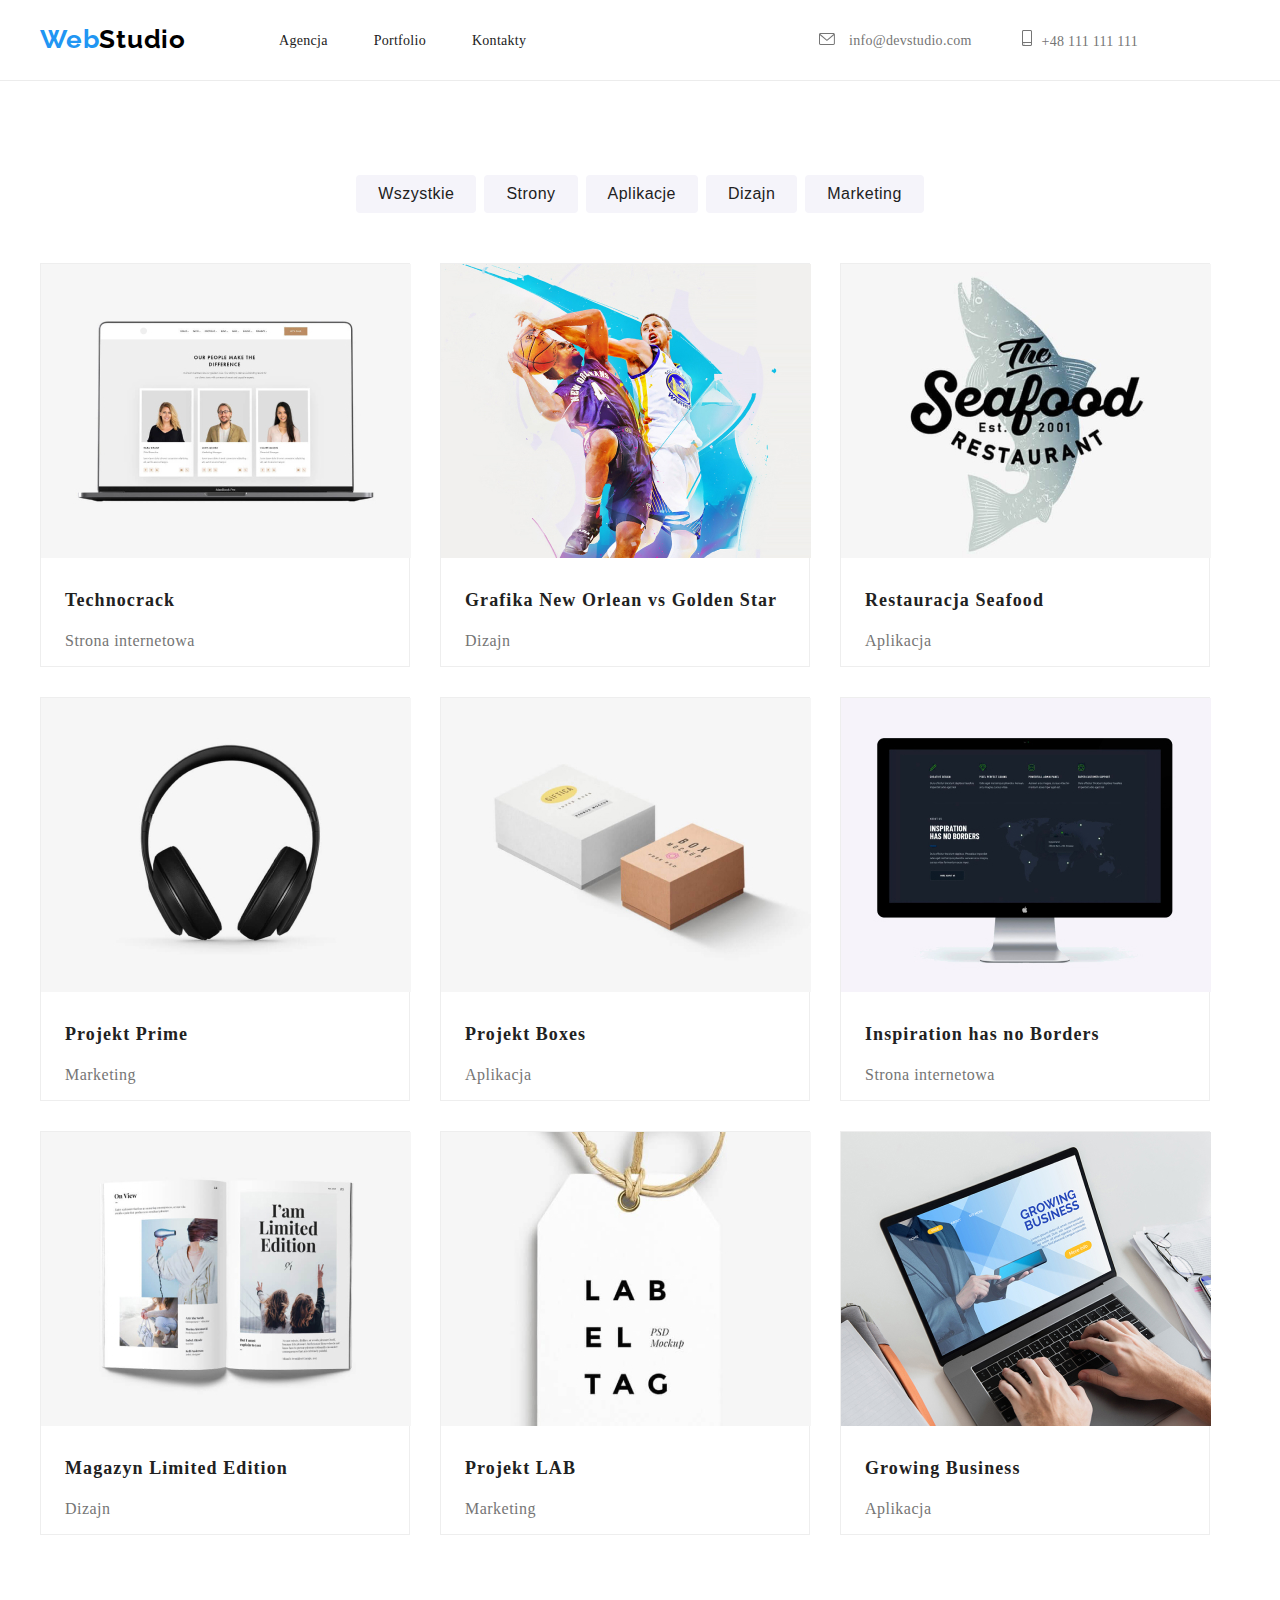
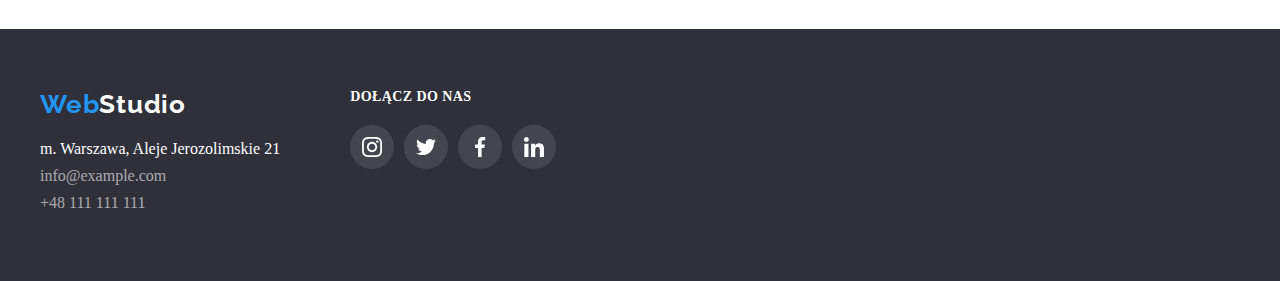
==== portfolio.html @ 8dc5cf0f "first commit" ====
<!DOCTYPE html>
<html lang="en">
  <head>
    <meta name="viewport" content="width=device-width, initial-scale=1.0" />
    <title>Studio</title>
    <link rel="preconnect" href="https://fonts.googleapis.com" />
    <link rel="preconnect" href="https://fonts.gstatic.com" crossorigin />
    <link
      href="https://fonts.googleapis.com/css2?family=Raleway:wght@700&family=Roboto:wght@400;500;700;900&display=swap"
      rel="stylesheet"
    />
    <link
      rel="stylesheet"
      href="https://cdnjs.cloudflare.com/ajax/libs/modern-normalize/1.1.0/modern-normalize.min.css"
      integrity="sha512-wpPYUAdjBVSE4KJnH1VR1HeZfpl1ub8YT/NKx4PuQ5NmX2tKuGu6U/JRp5y+Y8XG2tV+wKQpNHVUX03MfMFn9Q=="
      crossorigin="anonymous"
      referrerpolicy="no-referrer"
    />
    <link rel="stylesheet" href="css/styles_portfolio.css" />
  </head>
  <body>
    <header>
      <div class="wrapper">
        <div class="container">
          <div class="navigation">
            <section>
              <h3>
                <a class="web-logo" href="index.html">
                  <span>Web</span><span class="web-logo1">Studio</span></a
                >
              </h3>
            </section>
            <nav>
              <ul class="menu-portfolio">
                <li><a class="menu" href="./index.html">Agencja</a></li>
                <li><a class="menu" href="./portfolio.html">Portfolio</a></li>
                <li><a class="menu" href="#">Kontakty</a></li>
              </ul>
            </nav>
            <section>
                <ul class="kontakt-nav-portfolio">
                  <li class="menu-kontact-list">
                    <a class="link" href="mailto:info@devstudio.com"><svg class="icon" width="16" height="12">
                      <use href="zdjęcia/icon.svg#icon-envelope-1"></use>
                    </svg>
                      info@devstudio.com</a
                    >
                  </li>
                  <li class="menu-kontact-list">
                    
                    <a class="link" href="tel:+48111111111"><svg class="icon" width="10" height="16">
                      <use href="zdjęcia/icon.svg#icon-smartphone"></use>
                    </svg>+48 111 111 111</a>
                  </li>
                </ul>
            </section>
          </div>
        </div>
      </div>
    </header>
    <main>
      <section>
        <div class="container">
          <!--Przyciski-->
          <div>
            <ul class="flex-button-portfolio">
              <li>
                <button type="button" class="buttons-portfolio">
                  Wszystkie
                </button>
              </li>
              <li>
                <button type="button" class="buttons-portfolio">Strony</button>
              </li>
              <li>
                <button type="button" class="buttons-portfolio">
                  Aplikacje
                </button>
              </li>
              <li>
                <button type="button" class="buttons-portfolio">Dizajn</button>
              </li>
              <li>
                <button type="button" class="buttons-portfolio">
                  Marketing
                </button>
              </li>
            </ul>
          </div>
        </div>
      </section>
      <section>
        <div class="container">
          <!--Zdjęcia i Opisy-->
          <ul class="flex-photo-portfolio">
            <li class="frame-portfolio">
              <a class="size-up-photo" href="#"><img
                src="zdjęcia/hw2/technocrack.jpg"
                alt="technocrack"
                width="370"
                height="294"
              /><h3 class="photo-portfolio">Technocrack</h3>
              <p class="under-photo-portfolio">Strona internetowa</p></a>
              
            </li>
            <li class="frame-portfolio">
              <a class="size-up-photo" href="#"><img
                src="zdjęcia/hw2/Grafika-New-Orlean-vs-Golden-Star.jpg"
                alt="Grafika New Orlean vs Golden Star"
                width="370"
                height="294"
              />
              <h3 class="photo-portfolio">Grafika New Orlean vs Golden Star</h3>
              <p class="under-photo-portfolio">Dizajn</p></a>
            </li>
            <li class="frame-portfolio">
             <a class="size-up-photo" href="#"><img
                src="zdjęcia/hw2/Restauracja-Seafood.jpg"
                alt="Restauracja Seafood"
                width="370"
                height="294"
              />
              <h3 class="photo-portfolio">Restauracja Seafood</h3>
              <p class="under-photo-portfolio">Aplikacja</p></a>
            </li>
            <li class="frame-portfolio">
             <a class="size-up-photo" href="#"><img
                src="zdjęcia/hw2/Projekt-Prime.jpg"
                alt="Projekt Prime"
                width="370"
                height="294"
              />
              <h3 class="photo-portfolio">Projekt Prime</h3>
              <p class="under-photo-portfolio">Marketing</p></a>
            </li>
            <li class="frame-portfolio">
             <a class="size-up-photo" href="#"><img
                src="zdjęcia/hw2/Projekt-Boxes.jpg"
                alt="Projekt Boxes"
                width="370"
                height="294"
              />
              <h3 class="photo-portfolio">Projekt Boxes</h3>
              <p class="under-photo-portfolio">Aplikacja</p></a>
            </li>
            <li class="frame-portfolio">
              <a class="size-up-photo" href="#"><img
                src="zdjęcia/hw2/Inspiration-has-no-Borders.jpg"
                alt="Inspiration has no Borders"
                width="370"
                height="294"
              />
              <h3 class="photo-portfolio">Inspiration has no Borders</h3>
              <p class="under-photo-portfolio">Strona internetowa</p></a>
            </li>
            <li class="frame-portfolio">
              <a class="size-up-photo" href="#"><img
                src="zdjęcia/hw2/Magazyn-Limited-Edition.jpg"
                alt="Magazyn Limited Edition"
                width="370"
                height="294"
              />
              <h3 class="photo-portfolio">Magazyn Limited Edition</h3>
              <p class="under-photo-portfolio">Dizajn</p></a>
            </li>
            <li class="frame-portfolio">
             <a class="size-up-photo" href="#"><img
                src="zdjęcia/hw2/Projekt-LAB.jpg"
                alt="Projekt LAB"
                width="370"
                height="294"
              />
              <h3 class="photo-portfolio">Projekt LAB</h3>
              <p class="under-photo-portfolio">Marketing</p></a>
            </li>
            <li class="frame-portfolio">
              <a class="size-up-photo" href="#"><img
                src="zdjęcia/hw2/Growing-Business.jpg"
                alt="Growing Business"
                width="370"
                height="294"
              />
              <h3 class="photo-portfolio">Growing Business</h3>
              <p class="under-photo-portfolio">Aplikacja</p></a>
            </li>
          </ul>
        </div>
      </section>
    </main>
    <footer>
      <div class="container">
        <div class="footer-wrap">
          <div class="footer-logo">
            <a href="index.html" class="web-logo-footer"
              ><span>Web</span><span class="web-logo-footer-2">Studio</span>
            </a>
            <ul>
              <li class="footer-adress">
                <a
                  class="link-footer"
                  href="https://goo.gl/maps/wcyMzufaztNmCodf6"
                  target="_blank"
                  >m. Warszawa, Aleje Jerozolimskie 21</a
                >
              </li>
              <li class="footer-link">
                <a class="mail-tel-footer" href="mailto:info@example.com"
                  >info@example.com</a
                >
              </li>
              <li>
                <a class="mail-tel-footer" href="tel:+48111111111"
                  >+48 111 111 111</a
                >
              </li>
            </ul>
          </div>
          <div>
            <h4 class="h4-footer">DOŁĄCZ DO NAS</h4>
            <ul class="ul-footer">
              <li class="list-footer">
                <a
                  class="footer-social-link"
                  href="https://www.instagram.com"
                  target="_blank"
                ></a>
                <svg class="icon-social-fotter" width="44" height="44">
                  <use href="zdjęcia/icon.svg#icon-instfooter"></use>
                </svg>
              </li>
              <li class="list-footer">
                <a
                  class="footer-social-link"
                  href="https://www.instagram.com"
                  target="_blank"
                ></a>
                <svg class="icon-social-fotter" width="44" height="44">
                  <use href="zdjęcia/icon.svg#icon-twitfooter"></use>
                </svg>
              </li>
              <li class="list-footer">
                <a
                  class="footer-social-link"
                  href="https://www.instagram.com"
                  target="_blank"
                ></a>
                <svg class="icon-social-fotter" width="44" height="44">
                  <use href="zdjęcia/icon.svg#icon-fbfooter"></use>
                </svg>
              </li>
              <li class="list-footer">
                <a
                  class="footer-social-link"
                  href="https://www.instagram.com"
                  target="_blank"
                ></a>
                <svg class="icon-social-fotter" width="44" height="44">
                  <use href="zdjęcia/icon.svg#icon-infooter"></use>
                </svg>
              </li>
            </ul>
          </div>
        </div>
      </div>
    </footer>
  </body>
</html>
---- css/styles_portfolio.css ----
* {
    box-sizing: border-box;
    margin: 0;
    padding: 0;
}

:root {
    --main-black: #212121;
    --main-grey: #757575;
    --main-blue: #2196F3;
    --main-white: #FFFFFF;
    --second-black: #000000;
    --border-color: #ECECEC;
    --background-color-icon: #F5F4FA;

}

.container {
    width: 1200px;
    margin: 0 auto;
}

a {
    text-decoration: none;
}

ul {
    list-style-type: none;
}

/* Header - Portfolio */

.wrapper {
    display: flex;
    justify-content: center;
    align-items: center;
    border-bottom: solid 1px;
    border-color: var(--border-color);
}

.navigation {
    display: flex;
    justify-content: flex-start;
    align-items: center;
    list-style-type: none;
    padding-top: 24px;
    padding-bottom: 25px;
    gap: 93px;
}

.web-logo {
    font-family: 'Raleway';
    font-style: normal;
    font-weight: 700;
    font-size: 26px;
    line-height: 31px;
    letter-spacing: 0.03em;
    color: var(--main-blue);
}

.web-logo1 {
    font-family: 'Raleway';
    font-style: normal;
    font-weight: 700;
    font-size: 26px;
    line-height: 31px;
    letter-spacing: 0.03em;
    color: var(--second-black);
}

.menu-portfolio {
    display: flex;
    justify-content: space-between;
    align-items: center;
    list-style-type: none;
    gap: 46px;
}

.menu {
    font-weight: 500;
    font-size: 14px;
    line-height: 16px;
    letter-spacing: 0.02em;
    color: var(--main-black);
}

.navi-link-portfolio {
    display: flex;
    justify-content: space-between;
    align-items: center;
    list-style-type: none;
}

.kontakt-nav-portfolio {
    justify-content: center;
    align-items: center;
    display: flex;
    gap: 50px;
    margin-left: 200px;
    color: var(--main-grey);
}

.link {
    font-weight: 500;
    font-size: 14px;
    line-height: 16px;
    letter-spacing: 0.02em;
    color: var(--main-grey);
}

.icon {
    fill: currentColor;
    margin-right: 10px;
}

.menu-kontakt-list:hover,
.menu-kontakt-list:focus {
    color: var(--main-blue);
}

.link:hover,
.menu:hover {
    color: var(--main-blue);
}

/* Main - Buttons - Portfolio */

.flex-button-portfolio {
    display: flex;
    justify-content: center;
    gap: 8px;
    padding-top: 94px;
    margin-bottom: 50px;
}

.buttons-portfolio:hover {
    box-shadow: 0px 1px 1px rgba(0, 0, 0, 0.1), 0px 1px 2px rgba(0, 0, 0, 0.08), 0px 2px 2px rgba(0, 0, 0, 0.12);
    border-radius: 4px;
    background: #2196F3;
    color: var(--main-white);

    box-shadow: 0px 3px 1px rgba(0, 0, 0, 0.1), 0px 1px 2px rgba(0, 0, 0, 0.08), 0px 2px 2px rgba(0, 0, 0, 0.12);
}

.buttons-portfolio {
    font-weight: 500;
    font-size: 16px;
    line-height: 26px;
    letter-spacing: 0.03em;
    line-height: 1.62;
    background: #F5F4FA;
    border-radius: 4px;
    cursor: pointer;
    color: var(--main-black);
    border: #F5F4FA;
    text-align: center;
    padding: 6px 22px;
    border: none;
}

/* Main - Photo - Description - Frame */ 

.flex-photo-portfolio {
    display: flex;
    flex-wrap: wrap;
    gap: 30px;
    padding-bottom: 94px;
}

.frame-portfolio {
    width: 370px;
    height: 404px;
    left: 215px;
    top: 262px;
    box-sizing: border-box;
    background: #FFFFFF;
    border: 1px solid #EEEEEE;
}

.photo-portfolio {
    font-weight: 700;
    font-size: 18px;
    line-height: 36px;
    letter-spacing: 0.06em;
    color: var(--main-black);
    margin-left: 24px;
    padding-block: 20px 4px;
}

.under-photo-portfolio {
    font-weight: 400;
    font-size: 16px;
    line-height: 30px;
    letter-spacing: 0.03em;
    color: var(--main-grey);
    margin-left: 24px;
    padding-block: 4px 20px; 
}

.frame-portfolio:hover  {
    box-shadow: 0px 1px 1px rgba(0, 0, 0, 0.12), 0px 4px 4px rgba(0, 0, 0, 0.06), 1px 4px 6px rgba(0, 0, 0, 0.16);
}


/* Footer - Logo - Adress - Icon */

footer {
    height: 252px;
    left: 0px;
    top: 2097px;
    background: #2F303A;
}

.footer-wrap {
    display: flex;
    padding-top: 60px;
    align-items: flex-start;
}

.footer-logo {
    display: inline-block;
    margin-right: 70px;
}

.web-logo-footer {
    font-family: 'Raleway';
    font-style: normal;
    font-weight: 700;
    font-size: 26px;
    line-height: 31px;
    letter-spacing: 0.03em;
    color: var(--main-blue);
}

.web-logo-footer-2 {
    font-family: 'Raleway';
    font-style: normal;
    font-weight: 700;
    font-size: 26px;
    line-height: 31px;
    letter-spacing: 0.03em;
    color: var(--main-white);
}

.footer-adress {
    padding-top: 20px;
}

.footer-link {
    padding-block: 9px;
}

.link-footer {
    color: #FFFFFF;
}

.link-footer:hover {
    color: var(--main-blue);
}

.mail-tel-footer {
    color: rgba(255, 255, 255, 0.6);
}

.mail-tel-footer:hover {
    color: var(--main-blue);
}

.h4-footer {
    font-style: normal;
    font-weight: 700;
    font-size: 14px;
    line-height: 16px;
    letter-spacing: 0.03em;
    text-transform: uppercase;
    color: #FFFFFF;
}

.ul-footer {
    margin-top: 20px;
    display: flex;
    align-items: center;
    justify-content: center;
}

.list-footer {
    margin-right: 10px;
    width: 44px;
    height: 44px;
}

.icon-social-fotter:hover {
    background: var(--main-blue);
    border-radius: 50%;
    cursor: pointer;
}
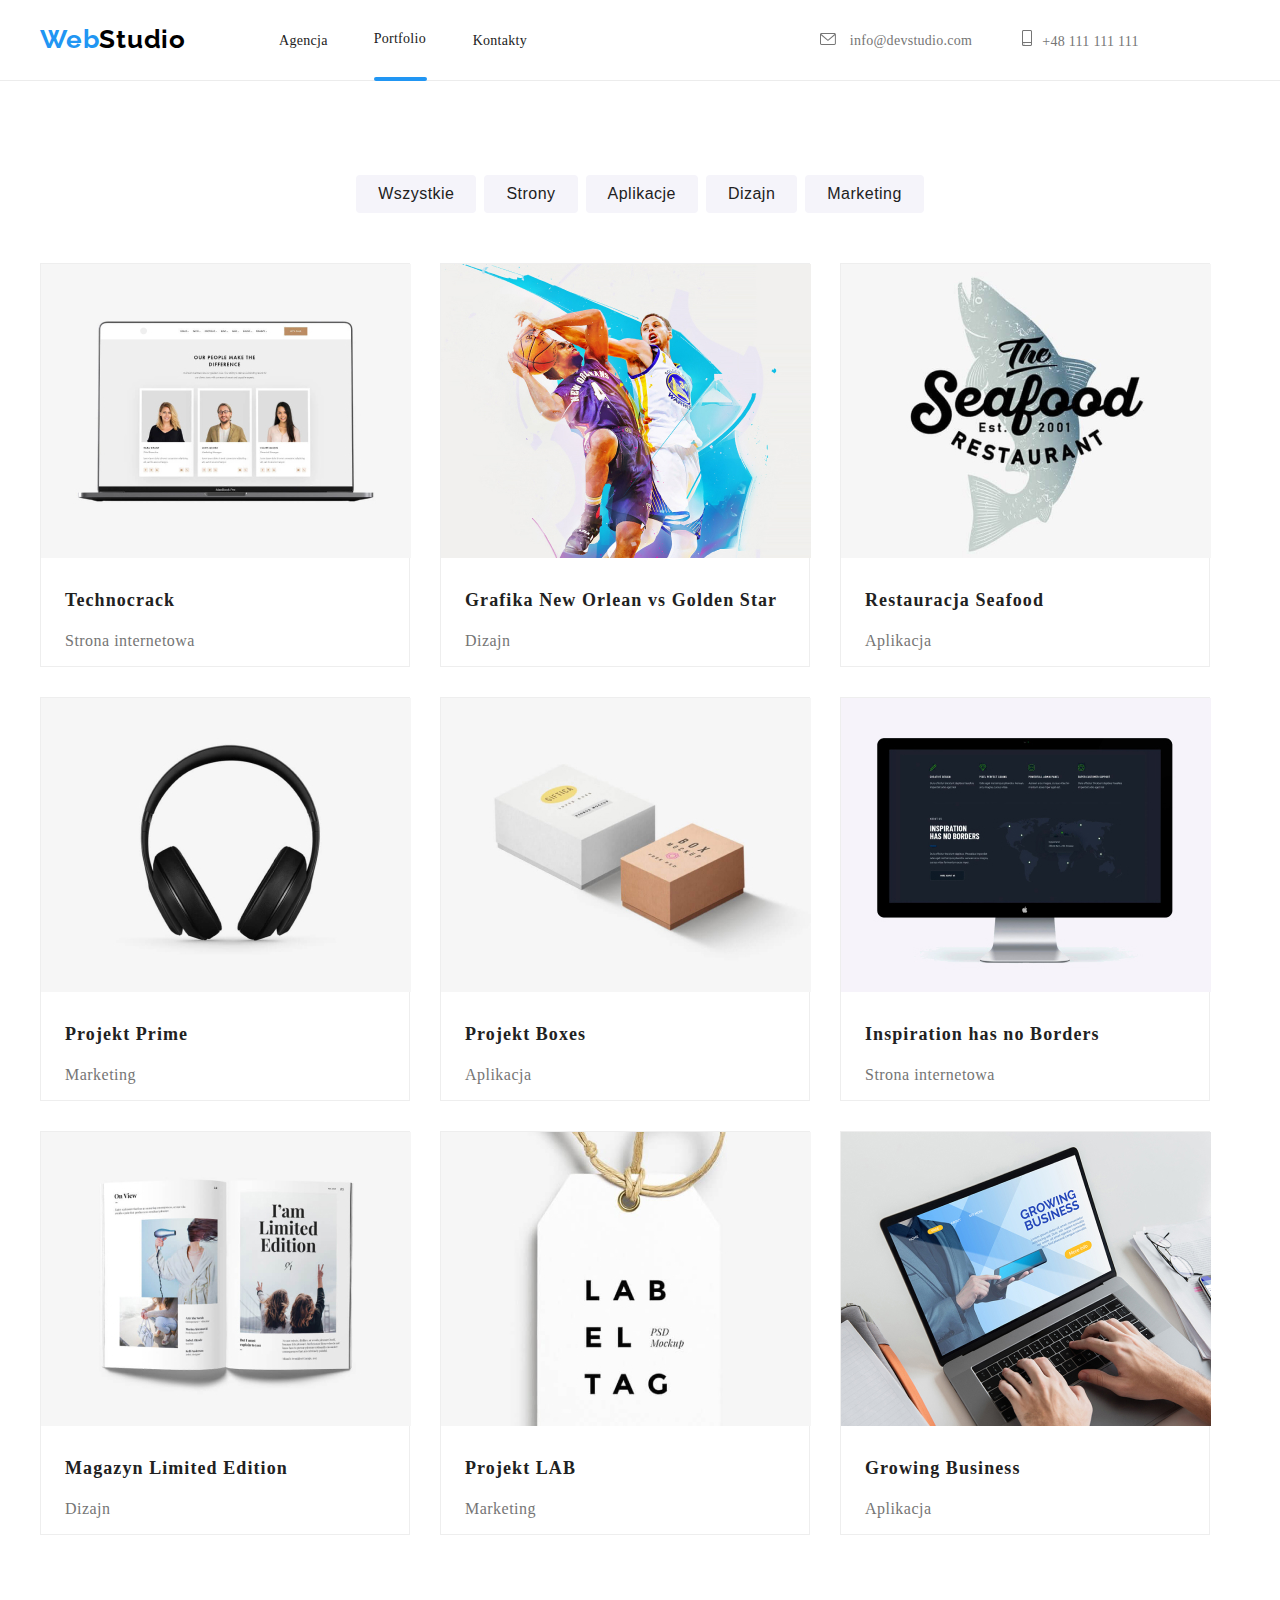
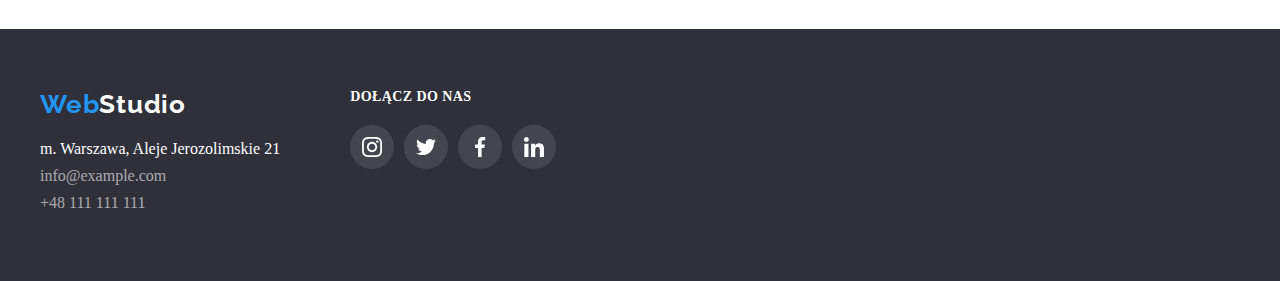
==== commit 8843adda: "zmiany" ====
--- a/portfolio.html
+++ b/portfolio.html
@@ -33,7 +33,7 @@
             <nav>
               <ul class="menu-portfolio">
                 <li><a class="menu" href="./index.html">Agencja</a></li>
-                <li><a class="menu" href="./portfolio.html">Portfolio</a></li>
+                <li><a class="menu" href="./portfolio.html">Portfolio</a><div class="active-site"></div></li>
                 <li><a class="menu" href="#">Kontakty</a></li>
               </ul>
             </nav>
--- a/css/styles_portfolio.css
+++ b/css/styles_portfolio.css
@@ -121,6 +121,23 @@
 .link:hover,
 .menu:hover {
     color: var(--main-blue);
+}
+
+.active-site {
+    background: #2196F3;
+    border-radius: 2px;
+    position: relative;
+    top: 30px;
+}
+
+.active-site::after {
+    content: "";
+    display: block;
+    width: 53px;
+    height: 4px;
+    background-color: blue;
+    visibility: hidden;
+
 }
 
 /* Main - Buttons - Portfolio */
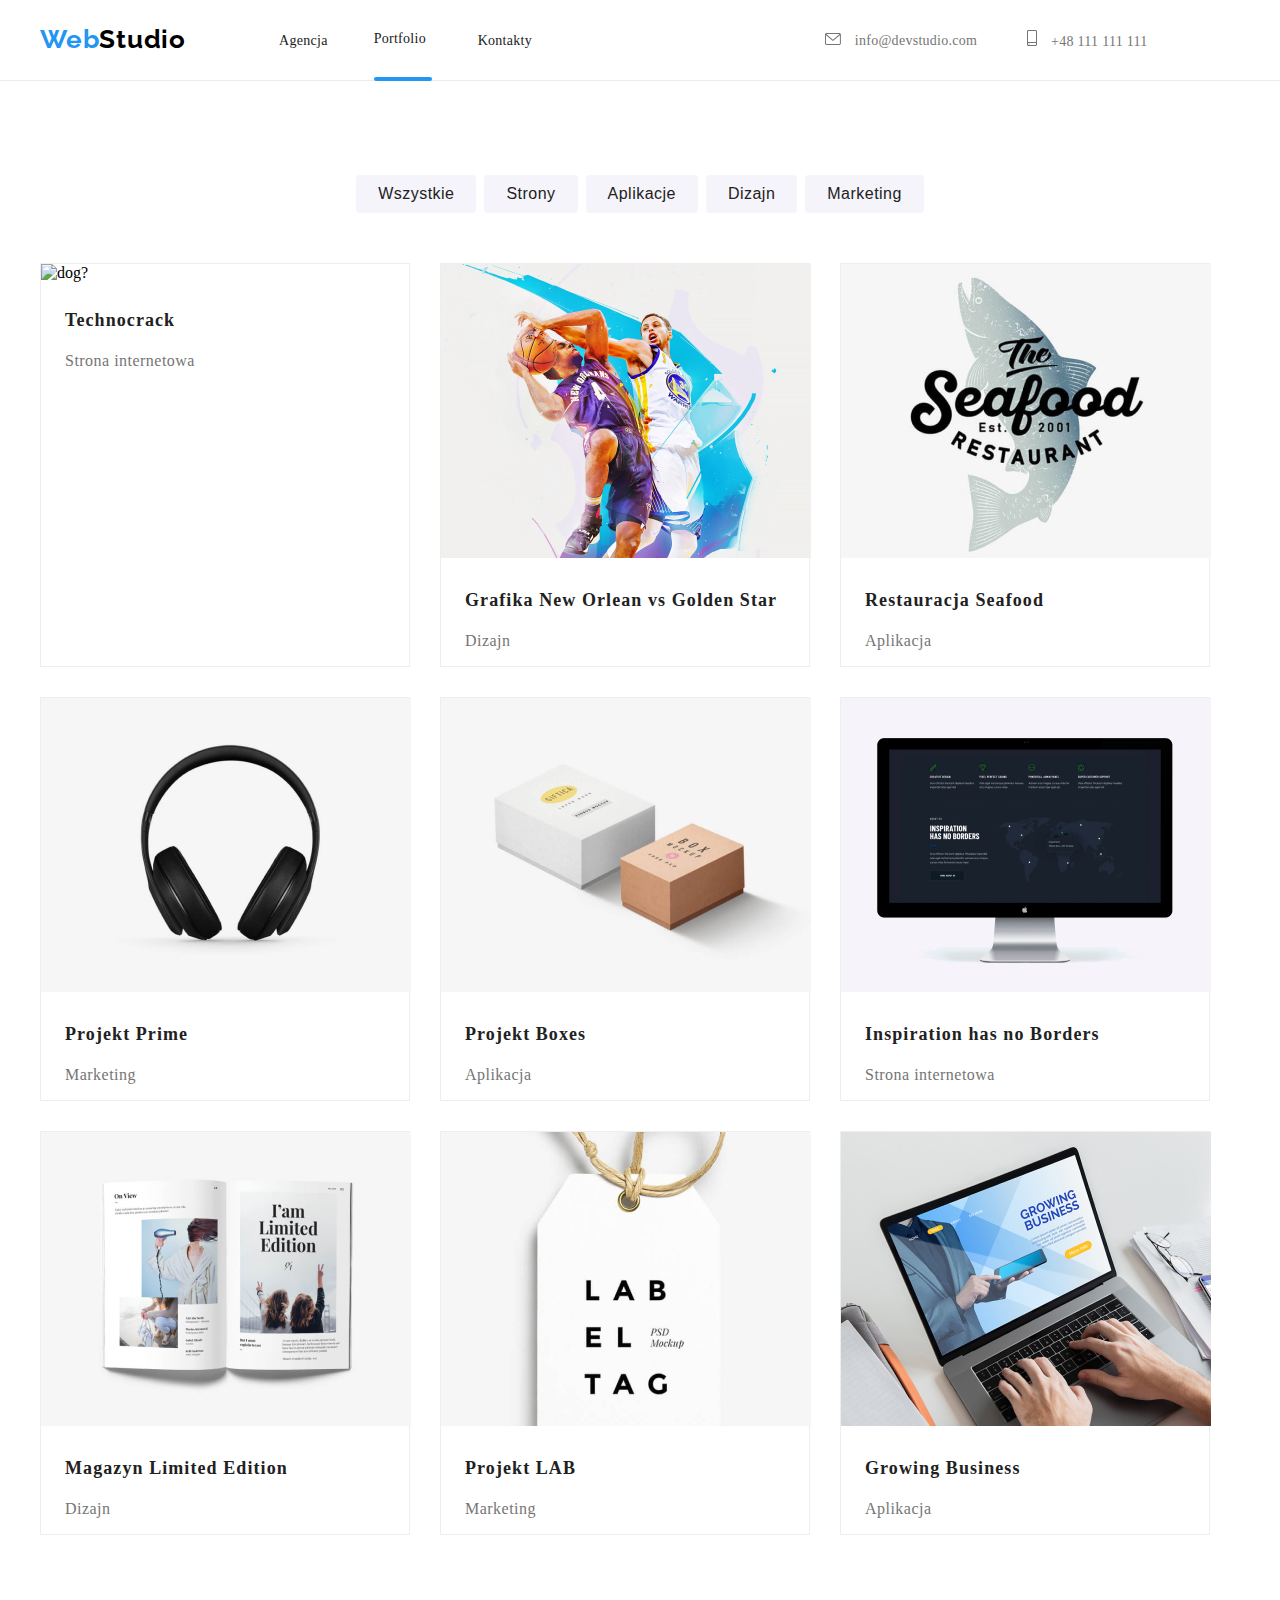
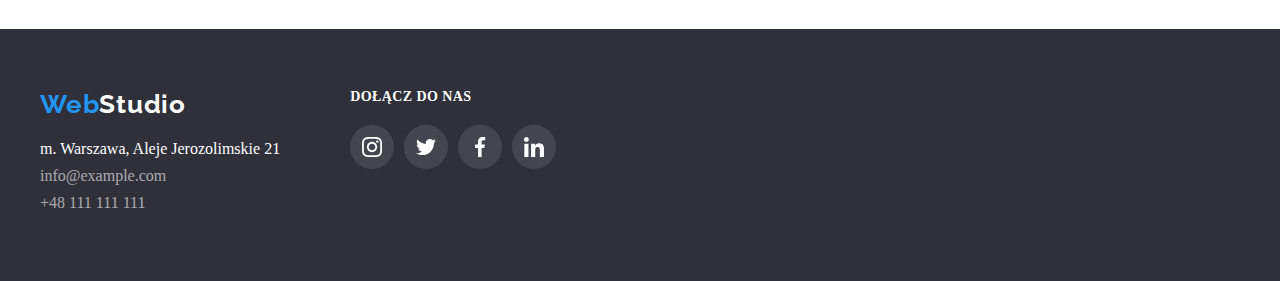
==== commit 032f9062: "zmiana" ====
--- a/portfolio.html
+++ b/portfolio.html
@@ -33,26 +33,32 @@
             <nav>
               <ul class="menu-portfolio">
                 <li><a class="menu" href="./index.html">Agencja</a></li>
-                <li><a class="menu" href="./portfolio.html">Portfolio</a><div class="active-site"></div></li>
+                <li>
+                  <a class="menu" href="./portfolio.html">Portfolio</a>
+                  <div class="active-site"></div>
+                </li>
                 <li><a class="menu" href="#">Kontakty</a></li>
               </ul>
             </nav>
             <section>
-                <ul class="kontakt-nav-portfolio">
-                  <li class="menu-kontact-list">
-                    <a class="link" href="mailto:info@devstudio.com"><svg class="icon" width="16" height="12">
+              <ul class="kontakt-nav-portfolio">
+                <li class="menu-kontact-list">
+                  <a class="link" href="mailto:info@devstudio.com"
+                    ><svg class="icon" width="16" height="12">
                       <use href="zdjęcia/icon.svg#icon-envelope-1"></use>
                     </svg>
-                      info@devstudio.com</a
-                    >
-                  </li>
-                  <li class="menu-kontact-list">
-                    
-                    <a class="link" href="tel:+48111111111"><svg class="icon" width="10" height="16">
+                    info@devstudio.com</a
+                  >
+                </li>
+                <li class="menu-kontact-list">
+                  <a class="link" href="tel:+48111111111"
+                    ><svg class="icon" width="10" height="16">
                       <use href="zdjęcia/icon.svg#icon-smartphone"></use>
-                    </svg>+48 111 111 111</a>
-                  </li>
-                </ul>
+                    </svg>
+                    +48 111 111 111</a
+                  >
+                </li>
+              </ul>
             </section>
           </div>
         </div>
@@ -94,94 +100,107 @@
           <!--Zdjęcia i Opisy-->
           <ul class="flex-photo-portfolio">
             <li class="frame-portfolio">
-              <a class="size-up-photo" href="#"><img
-                src="zdjęcia/hw2/technocrack.jpg"
-                alt="technocrack"
-                width="370"
-                height="294"
-              /><h3 class="photo-portfolio">Technocrack</h3>
-              <p class="under-photo-portfolio">Strona internetowa</p></a>
-              
-            </li>
-            <li class="frame-portfolio">
-              <a class="size-up-photo" href="#"><img
+              <div class="overlay">
+                <div>
+                  <figure>
+                    <img
+                      src="/goit-markup-hw-05/zdjęcia/hw2/technocrack.jpg"
+                      alt="dog?"
+                      width="370"
+                      height="294"
+                    />
+                    <figcaption>
+                      Technocrack jest popularną platformą wykorzystywaną do
+                      rozpowszechniania koronawirusa. Firmy wykorzystują tę
+                      platformę do celów szpiegowskich i ataków na
+                      niezabezpieczone serwery konkurencji
+                    </figcaption>
+                  </figure>
+                </div>
+
+                <h3 class="photo-portfolio">Technocrack</h3>
+                <p class="under-photo-portfolio">Strona internetowa</p>
+              </div>
+            </li>
+            <li class="frame-portfolio">
+              <img
                 src="zdjęcia/hw2/Grafika-New-Orlean-vs-Golden-Star.jpg"
                 alt="Grafika New Orlean vs Golden Star"
                 width="370"
                 height="294"
               />
               <h3 class="photo-portfolio">Grafika New Orlean vs Golden Star</h3>
-              <p class="under-photo-portfolio">Dizajn</p></a>
-            </li>
-            <li class="frame-portfolio">
-             <a class="size-up-photo" href="#"><img
+              <p class="under-photo-portfolio">Dizajn</p>
+            </li>
+            <li class="frame-portfolio">
+              <img
                 src="zdjęcia/hw2/Restauracja-Seafood.jpg"
                 alt="Restauracja Seafood"
                 width="370"
                 height="294"
               />
               <h3 class="photo-portfolio">Restauracja Seafood</h3>
-              <p class="under-photo-portfolio">Aplikacja</p></a>
-            </li>
-            <li class="frame-portfolio">
-             <a class="size-up-photo" href="#"><img
+              <p class="under-photo-portfolio">Aplikacja</p>
+            </li>
+            <li class="frame-portfolio">
+              <img
                 src="zdjęcia/hw2/Projekt-Prime.jpg"
                 alt="Projekt Prime"
                 width="370"
                 height="294"
               />
               <h3 class="photo-portfolio">Projekt Prime</h3>
-              <p class="under-photo-portfolio">Marketing</p></a>
-            </li>
-            <li class="frame-portfolio">
-             <a class="size-up-photo" href="#"><img
+              <p class="under-photo-portfolio">Marketing</p>
+            </li>
+            <li class="frame-portfolio">
+              <img
                 src="zdjęcia/hw2/Projekt-Boxes.jpg"
                 alt="Projekt Boxes"
                 width="370"
                 height="294"
               />
               <h3 class="photo-portfolio">Projekt Boxes</h3>
-              <p class="under-photo-portfolio">Aplikacja</p></a>
-            </li>
-            <li class="frame-portfolio">
-              <a class="size-up-photo" href="#"><img
+              <p class="under-photo-portfolio">Aplikacja</p>
+            </li>
+            <li class="frame-portfolio">
+              <img
                 src="zdjęcia/hw2/Inspiration-has-no-Borders.jpg"
                 alt="Inspiration has no Borders"
                 width="370"
                 height="294"
               />
               <h3 class="photo-portfolio">Inspiration has no Borders</h3>
-              <p class="under-photo-portfolio">Strona internetowa</p></a>
-            </li>
-            <li class="frame-portfolio">
-              <a class="size-up-photo" href="#"><img
+              <p class="under-photo-portfolio">Strona internetowa</p>
+            </li>
+            <li class="frame-portfolio">
+              <img
                 src="zdjęcia/hw2/Magazyn-Limited-Edition.jpg"
                 alt="Magazyn Limited Edition"
                 width="370"
                 height="294"
               />
               <h3 class="photo-portfolio">Magazyn Limited Edition</h3>
-              <p class="under-photo-portfolio">Dizajn</p></a>
-            </li>
-            <li class="frame-portfolio">
-             <a class="size-up-photo" href="#"><img
+              <p class="under-photo-portfolio">Dizajn</p>
+            </li>
+            <li class="frame-portfolio">
+              <img
                 src="zdjęcia/hw2/Projekt-LAB.jpg"
                 alt="Projekt LAB"
                 width="370"
                 height="294"
               />
               <h3 class="photo-portfolio">Projekt LAB</h3>
-              <p class="under-photo-portfolio">Marketing</p></a>
-            </li>
-            <li class="frame-portfolio">
-              <a class="size-up-photo" href="#"><img
+              <p class="under-photo-portfolio">Marketing</p>
+            </li>
+            <li class="frame-portfolio">
+              <img
                 src="zdjęcia/hw2/Growing-Business.jpg"
                 alt="Growing Business"
                 width="370"
                 height="294"
               />
               <h3 class="photo-portfolio">Growing Business</h3>
-              <p class="under-photo-portfolio">Aplikacja</p></a>
+              <p class="under-photo-portfolio">Aplikacja</p>
             </li>
           </ul>
         </div>
--- a/css/styles_portfolio.css
+++ b/css/styles_portfolio.css
@@ -12,6 +12,7 @@
     --second-black: #000000;
     --border-color: #ECECEC;
     --background-color-icon: #F5F4FA;
+    --cubic-bezier: (0.4, 0, 0.2, 1);
 
 }
 
@@ -133,7 +134,7 @@
 .active-site::after {
     content: "";
     display: block;
-    width: 53px;
+    width: 58px;
     height: 4px;
     background-color: blue;
     visibility: hidden;
@@ -192,7 +193,60 @@
     box-sizing: border-box;
     background: #FFFFFF;
     border: 1px solid #EEEEEE;
-}
+    cursor: pointer;
+}
+
+.overlay {
+    height: unset;
+}
+
+.overlay>div {
+    width: min(400px 50%);
+}
+
+.overlay figure {
+    position: relative;
+    overflow: hidden;
+}
+
+
+.overlay figure>img {
+    object-fit: cover;
+    width: 100%;
+    height: 100%;
+    transition: scale 3s;
+}
+
+.overlay figure>figcaption {
+    position: absolute;
+    inset: 0;
+    top: 0;
+    left: 0;
+    width: 100%;
+    height: 100%;
+    background: rgba(33, 150, 243, 0.9);
+    color: #fff;
+    translate: 0 100% 0;
+    transition: transform 250ms var(--cubic-bezier);
+}
+
+.overlay div:hover figcaption {
+    translate: 0;
+}
+
+
+.content-photo-portfolio {
+    width: 301px;
+    height: 196px;
+    font-style: normal;
+    font-weight: 400;
+    font-size: 18px;
+    line-height: 28px;
+    letter-spacing: 0.03em;
+    color: #FFFFFF;
+    margin: 49px 45px 49px 24px;
+}
+
 
 .photo-portfolio {
     font-weight: 700;
@@ -202,6 +256,7 @@
     color: var(--main-black);
     margin-left: 24px;
     padding-block: 20px 4px;
+
 }
 
 .under-photo-portfolio {
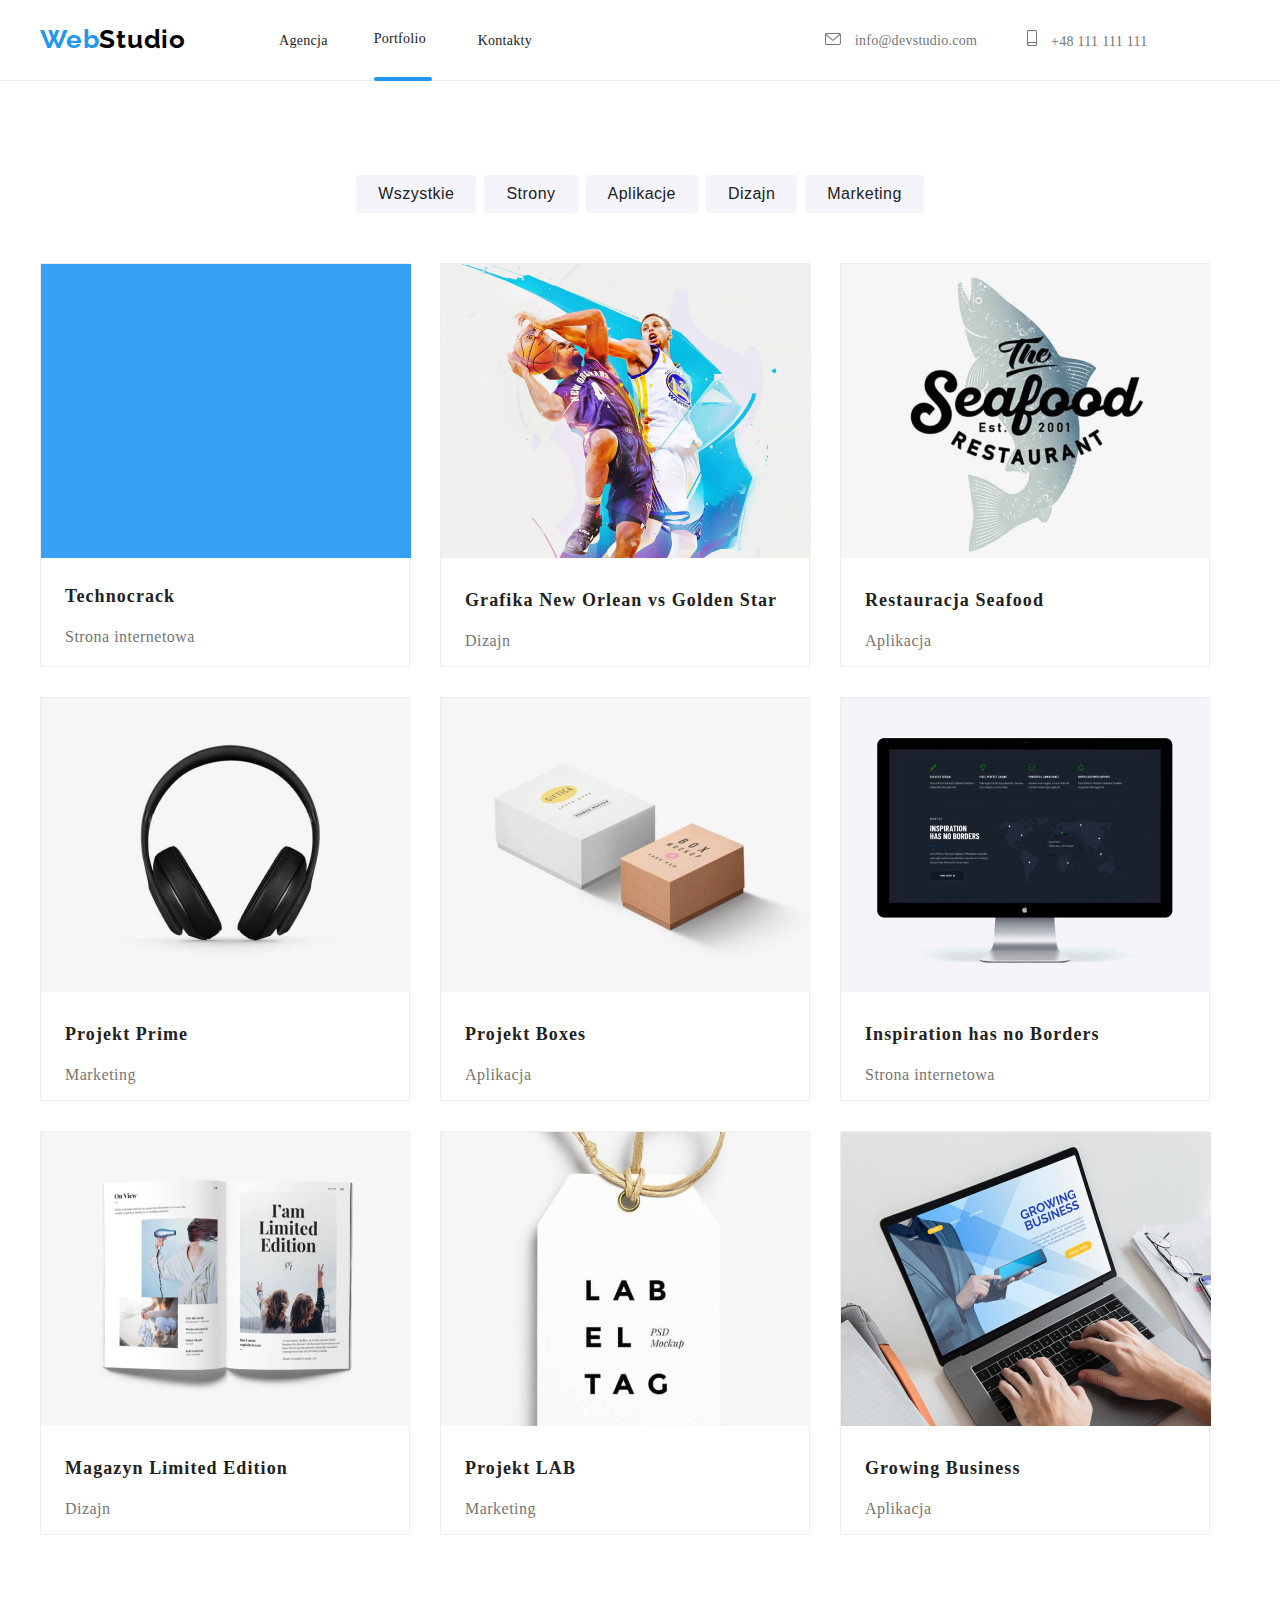
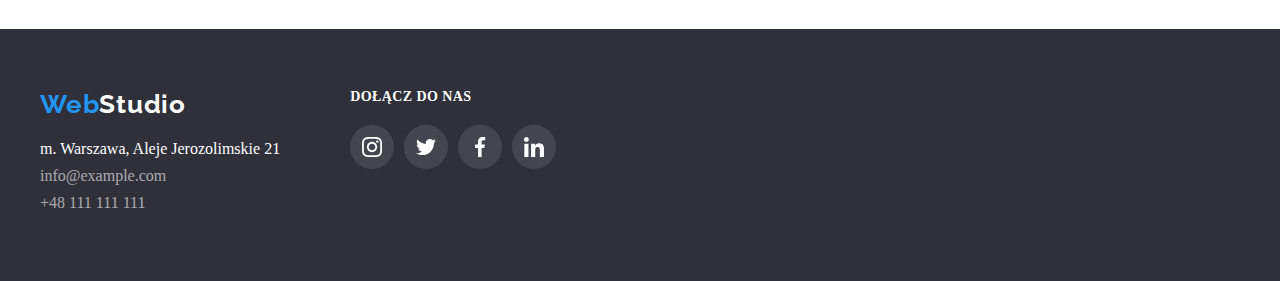
==== commit bef5263f: "zmiana" ====
--- a/portfolio.html
+++ b/portfolio.html
@@ -100,27 +100,24 @@
           <!--Zdjęcia i Opisy-->
           <ul class="flex-photo-portfolio">
             <li class="frame-portfolio">
-              <div class="overlay">
-                <div>
-                  <figure>
-                    <img
-                      src="/goit-markup-hw-05/zdjęcia/hw2/technocrack.jpg"
-                      alt="dog?"
-                      width="370"
-                      height="294"
-                    />
-                    <figcaption>
-                      Technocrack jest popularną platformą wykorzystywaną do
-                      rozpowszechniania koronawirusa. Firmy wykorzystują tę
-                      platformę do celów szpiegowskich i ataków na
-                      niezabezpieczone serwery konkurencji
-                    </figcaption>
-                  </figure>
+              <div class="box-overlay">
+                <div class="overlay">
+                  <img
+                    src="/goit-markup-hw-05/zdjęcia/hw2/technocrack.jpg"
+                    alt="dog?"
+                    width="370"
+                    height="294"
+                  />
+                  <p>
+                    Technocrack jest popularną platformą wykorzystywaną do
+                    rozpowszechniania koronawirusa. Firmy wykorzystują tę
+                    platformę do celów szpiegowskich i ataków na
+                    niezabezpieczone serwery konkurencji
+                  </p>
                 </div>
-
-                <h3 class="photo-portfolio">Technocrack</h3>
-                <p class="under-photo-portfolio">Strona internetowa</p>
               </div>
+              <h3 class="photo-portfolio">Technocrack</h3>
+              <p class="under-photo-portfolio">Strona internetowa</p>
             </li>
             <li class="frame-portfolio">
               <img
--- a/css/styles_portfolio.css
+++ b/css/styles_portfolio.css
@@ -196,44 +196,38 @@
     cursor: pointer;
 }
 
+.box-overlay {
+position: relative;
+    width: 370px;
+    height: 294px;
+    margin: 0 auto;
+    background-color: rgba(33, 150, 243, 0.9);
+    overflow: hidden;
+}
+
 .overlay {
-    height: unset;
-}
-
-.overlay>div {
-    width: min(400px 50%);
-}
-
-.overlay figure {
-    position: relative;
-    overflow: hidden;
-}
-
-
-.overlay figure>img {
-    object-fit: cover;
-    width: 100%;
-    height: 100%;
-    transition: scale 3s;
-}
-
-.overlay figure>figcaption {
     position: absolute;
-    inset: 0;
     top: 0;
     left: 0;
     width: 100%;
     height: 100%;
     background: rgba(33, 150, 243, 0.9);
+    transform: translateY(-100%);
+    transition: transform 250ms var(--cubic-bezier);
+    
+}
+
+
+.box-overlay:hover .overlay {
+    transform: translateY(0);
+}
+
+.overlay p {
     color: #fff;
-    translate: 0 100% 0;
-    transition: transform 250ms var(--cubic-bezier);
-}
-
-.overlay div:hover figcaption {
-    translate: 0;
-}
-
+    padding: 10px;
+    margin: 0;
+    font-size: 18px;
+}
 
 .content-photo-portfolio {
     width: 301px;
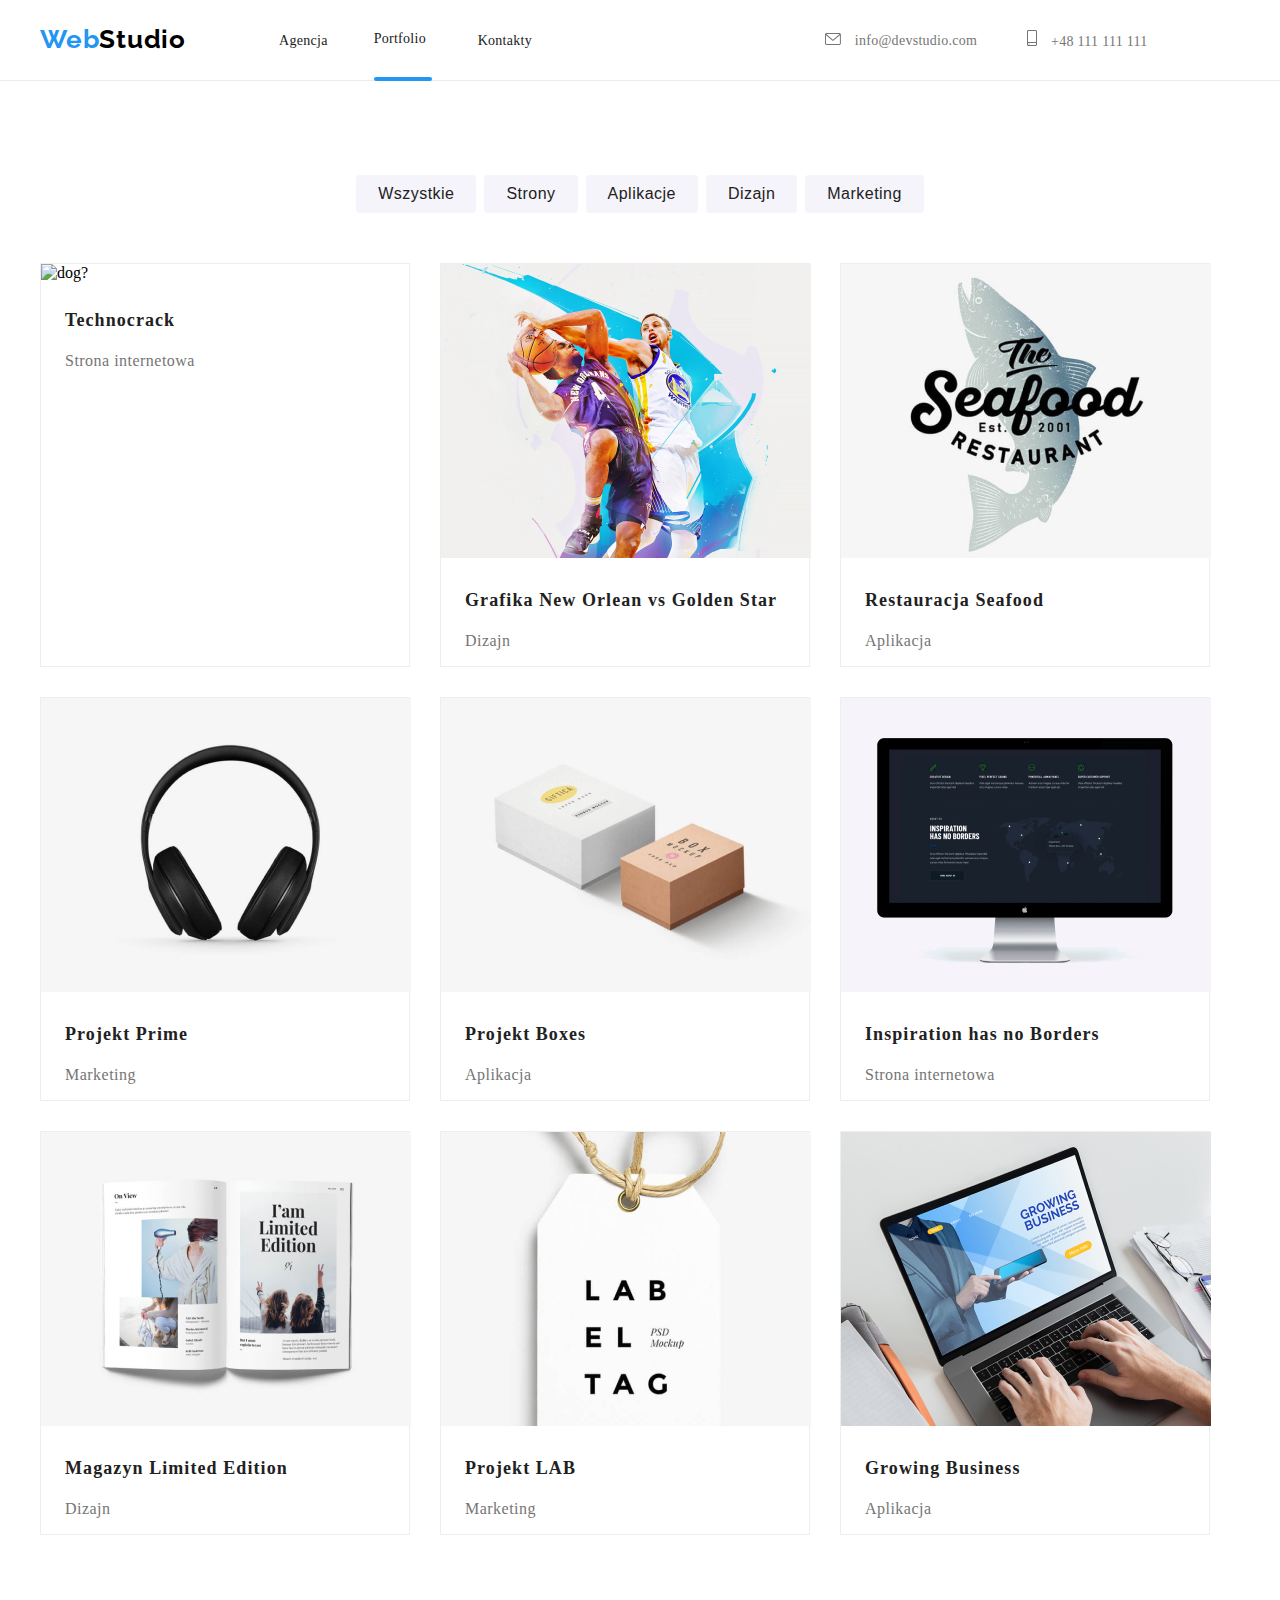
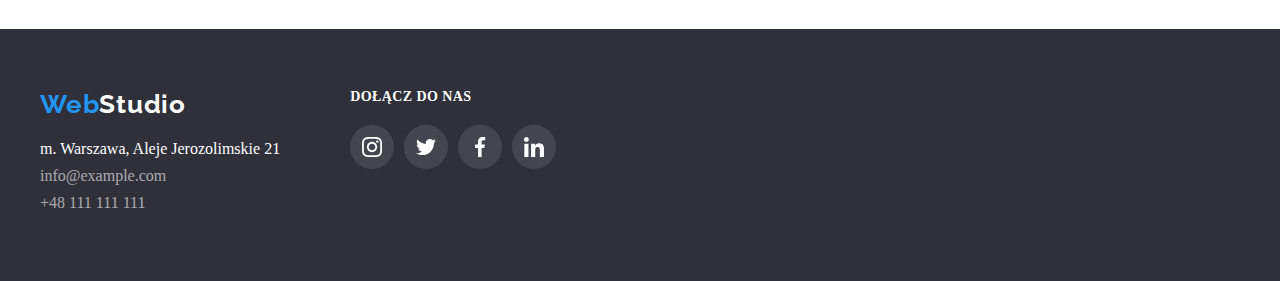
==== commit 1d1ff913: "zmiana" ====
--- a/portfolio.html
+++ b/portfolio.html
@@ -101,13 +101,13 @@
           <ul class="flex-photo-portfolio">
             <li class="frame-portfolio">
               <div class="box-overlay">
+                <img
+                  src="/goit-markup-hw-05/zdjęcia/hw2/technocrack.jpg"
+                  alt="dog?"
+                  width="370"
+                  height="294"
+                />
                 <div class="overlay">
-                  <img
-                    src="/goit-markup-hw-05/zdjęcia/hw2/technocrack.jpg"
-                    alt="dog?"
-                    width="370"
-                    height="294"
-                  />
                   <p>
                     Technocrack jest popularną platformą wykorzystywaną do
                     rozpowszechniania koronawirusa. Firmy wykorzystują tę
--- a/css/styles_portfolio.css
+++ b/css/styles_portfolio.css
@@ -197,11 +197,7 @@
 }
 
 .box-overlay {
-position: relative;
-    width: 370px;
-    height: 294px;
-    margin: 0 auto;
-    background-color: rgba(33, 150, 243, 0.9);
+    position: relative;
     overflow: hidden;
 }
 
@@ -211,23 +207,24 @@
     left: 0;
     width: 100%;
     height: 100%;
-    background: rgba(33, 150, 243, 0.9);
-    transform: translateY(-100%);
-    transition: transform 250ms var(--cubic-bezier);
-    
-}
-
-
-.box-overlay:hover .overlay {
+    background-color: rgba(33, 150, 243, 0.9);
+    transform: translateY(100%);
+    transition: transform 250ms cubic-bezier(0.4, 0, 0.2, 1);
+}
+
+.frame-portfolio:hover .overlay,
+.frame-portfolio:focus .overlay {
     transform: translateY(0);
 }
 
 .overlay p {
-    color: #fff;
-    padding: 10px;
-    margin: 0;
     font-size: 18px;
-}
+    line-height: 1.55;
+    letter-spacing: 0.03em;
+    color: var(--main-white);
+    padding: 49px 45px 49px 24px;
+}
+
 
 .content-photo-portfolio {
     width: 301px;
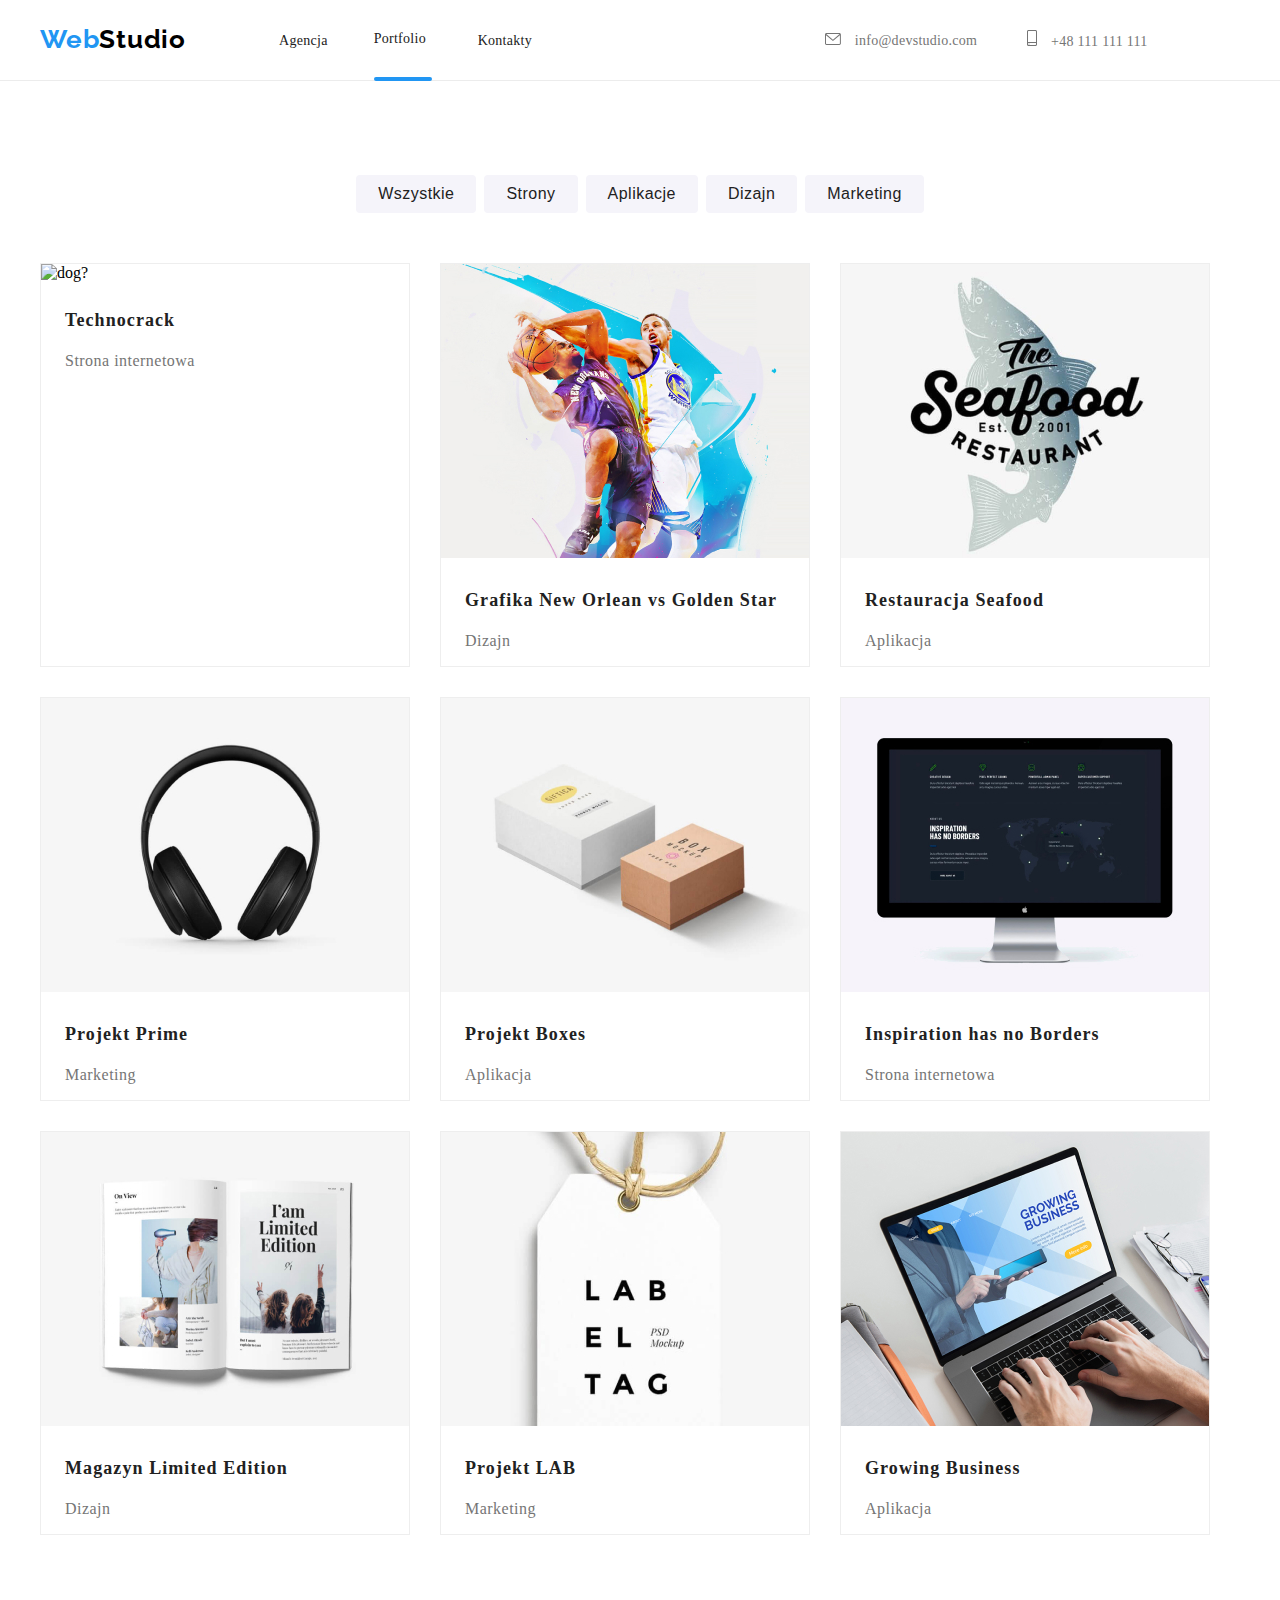
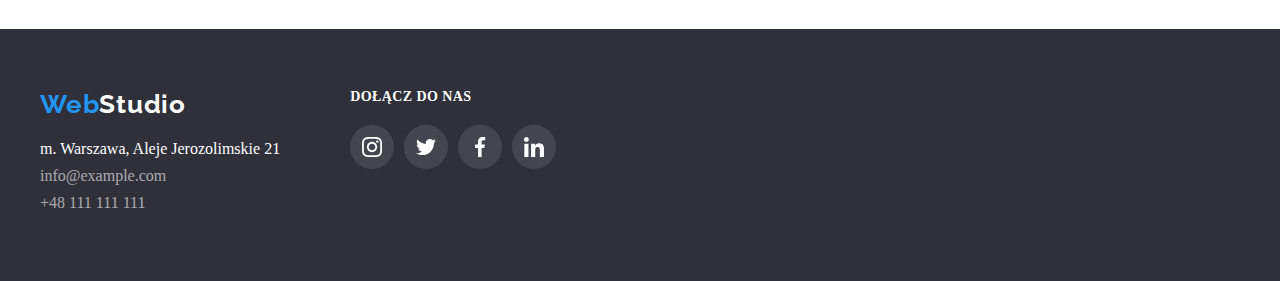
==== commit 49f101db: "zmiana" ====
--- a/portfolio.html
+++ b/portfolio.html
@@ -120,82 +120,162 @@
               <p class="under-photo-portfolio">Strona internetowa</p>
             </li>
             <li class="frame-portfolio">
-              <img
-                src="zdjęcia/hw2/Grafika-New-Orlean-vs-Golden-Star.jpg"
-                alt="Grafika New Orlean vs Golden Star"
-                width="370"
-                height="294"
-              />
+              <div class="box-overlay">
+                <img
+                  src="zdjęcia/hw2/Grafika-New-Orlean-vs-Golden-Star.jpg"
+                  alt="Grafika New Orlean vs Golden Star"
+                  width="370"
+                  height="294"
+                />
+                <div class="overlay">
+                  <p>
+                    Technocrack jest popularną platformą wykorzystywaną do
+                    rozpowszechniania koronawirusa. Firmy wykorzystują tę
+                    platformę do celów szpiegowskich i ataków na
+                    niezabezpieczone serwery konkurencji
+                  </p>
+                </div>
+              </div>
               <h3 class="photo-portfolio">Grafika New Orlean vs Golden Star</h3>
               <p class="under-photo-portfolio">Dizajn</p>
             </li>
             <li class="frame-portfolio">
-              <img
-                src="zdjęcia/hw2/Restauracja-Seafood.jpg"
-                alt="Restauracja Seafood"
-                width="370"
-                height="294"
-              />
+              <div class="box-overlay">
+                <img
+                  src="zdjęcia/hw2/Restauracja-Seafood.jpg"
+                  alt="Restauracja Seafood"
+                  width="370"
+                  height="294"
+                />
+                <div class="overlay">
+                  <p>
+                    Technocrack jest popularną platformą wykorzystywaną do
+                    rozpowszechniania koronawirusa. Firmy wykorzystują tę
+                    platformę do celów szpiegowskich i ataków na
+                    niezabezpieczone serwery konkurencji
+                  </p>
+                </div>
+              </div>
               <h3 class="photo-portfolio">Restauracja Seafood</h3>
               <p class="under-photo-portfolio">Aplikacja</p>
             </li>
             <li class="frame-portfolio">
-              <img
-                src="zdjęcia/hw2/Projekt-Prime.jpg"
-                alt="Projekt Prime"
-                width="370"
-                height="294"
-              />
+              <div class="box-overlay">
+                <img
+                  src="zdjęcia/hw2/Projekt-Prime.jpg"
+                  alt="Projekt Prime"
+                  width="370"
+                  height="294"
+                />
+                <div class="overlay">
+                  <p>
+                    Technocrack jest popularną platformą wykorzystywaną do
+                    rozpowszechniania koronawirusa. Firmy wykorzystują tę
+                    platformę do celów szpiegowskich i ataków na
+                    niezabezpieczone serwery konkurencji
+                  </p>
+                </div>
+              </div>
               <h3 class="photo-portfolio">Projekt Prime</h3>
               <p class="under-photo-portfolio">Marketing</p>
             </li>
             <li class="frame-portfolio">
-              <img
-                src="zdjęcia/hw2/Projekt-Boxes.jpg"
-                alt="Projekt Boxes"
-                width="370"
-                height="294"
-              />
+              <div class="box-overlay">
+                <img
+                  src="zdjęcia/hw2/Projekt-Boxes.jpg"
+                  alt="Projekt Boxes"
+                  width="370"
+                  height="294"
+                />
+                <div class="overlay">
+                  <p>
+                    Technocrack jest popularną platformą wykorzystywaną do
+                    rozpowszechniania koronawirusa. Firmy wykorzystują tę
+                    platformę do celów szpiegowskich i ataków na
+                    niezabezpieczone serwery konkurencji
+                  </p>
+                </div>
+              </div>
               <h3 class="photo-portfolio">Projekt Boxes</h3>
               <p class="under-photo-portfolio">Aplikacja</p>
             </li>
             <li class="frame-portfolio">
-              <img
-                src="zdjęcia/hw2/Inspiration-has-no-Borders.jpg"
-                alt="Inspiration has no Borders"
-                width="370"
-                height="294"
-              />
+              <div class="box-overlay">
+                <img
+                  src="zdjęcia/hw2/Inspiration-has-no-Borders.jpg"
+                  alt="Inspiration has no Borders"
+                  width="370"
+                  height="294"
+                />
+                <div class="overlay">
+                  <p>
+                    Technocrack jest popularną platformą wykorzystywaną do
+                    rozpowszechniania koronawirusa. Firmy wykorzystują tę
+                    platformę do celów szpiegowskich i ataków na
+                    niezabezpieczone serwery konkurencji
+                  </p>
+                </div>
+              </div>
               <h3 class="photo-portfolio">Inspiration has no Borders</h3>
               <p class="under-photo-portfolio">Strona internetowa</p>
             </li>
             <li class="frame-portfolio">
-              <img
-                src="zdjęcia/hw2/Magazyn-Limited-Edition.jpg"
-                alt="Magazyn Limited Edition"
-                width="370"
-                height="294"
-              />
+              <div class="box-overlay">
+                <img
+                  src="zdjęcia/hw2/Magazyn-Limited-Edition.jpg"
+                  alt="Magazyn Limited Edition"
+                  width="370"
+                  height="294"
+                />
+                <div class="overlay">
+                  <p>
+                    Technocrack jest popularną platformą wykorzystywaną do
+                    rozpowszechniania koronawirusa. Firmy wykorzystują tę
+                    platformę do celów szpiegowskich i ataków na
+                    niezabezpieczone serwery konkurencji
+                  </p>
+                </div>
+              </div>
               <h3 class="photo-portfolio">Magazyn Limited Edition</h3>
               <p class="under-photo-portfolio">Dizajn</p>
             </li>
             <li class="frame-portfolio">
-              <img
-                src="zdjęcia/hw2/Projekt-LAB.jpg"
-                alt="Projekt LAB"
-                width="370"
-                height="294"
-              />
+              <div class="box-overlay">
+                <img
+                  src="zdjęcia/hw2/Projekt-LAB.jpg"
+                  alt="Projekt LAB"
+                  width="370"
+                  height="294"
+                />
+                <div class="overlay">
+                  <p>
+                    Technocrack jest popularną platformą wykorzystywaną do
+                    rozpowszechniania koronawirusa. Firmy wykorzystują tę
+                    platformę do celów szpiegowskich i ataków na
+                    niezabezpieczone serwery konkurencji
+                  </p>
+                </div>
+              </div>
               <h3 class="photo-portfolio">Projekt LAB</h3>
               <p class="under-photo-portfolio">Marketing</p>
             </li>
             <li class="frame-portfolio">
-              <img
-                src="zdjęcia/hw2/Growing-Business.jpg"
-                alt="Growing Business"
-                width="370"
-                height="294"
-              />
+              <div class="box-overlay">
+                <img
+                  src="zdjęcia/hw2/Growing-Business.jpg"
+                  alt="Growing Business"
+                  width="370"
+                  height="294"
+                />
+                <div class="overlay">
+                  <p>
+                    Technocrack jest popularną platformą wykorzystywaną do
+                    rozpowszechniania koronawirusa. Firmy wykorzystują tę
+                    platformę do celów szpiegowskich i ataków na
+                    niezabezpieczone serwery konkurencji
+                  </p>
+                </div>
+              </div>
               <h3 class="photo-portfolio">Growing Business</h3>
               <p class="under-photo-portfolio">Aplikacja</p>
             </li>
--- a/css/styles_portfolio.css
+++ b/css/styles_portfolio.css
@@ -226,19 +226,6 @@
 }
 
 
-.content-photo-portfolio {
-    width: 301px;
-    height: 196px;
-    font-style: normal;
-    font-weight: 400;
-    font-size: 18px;
-    line-height: 28px;
-    letter-spacing: 0.03em;
-    color: #FFFFFF;
-    margin: 49px 45px 49px 24px;
-}
-
-
 .photo-portfolio {
     font-weight: 700;
     font-size: 18px;
